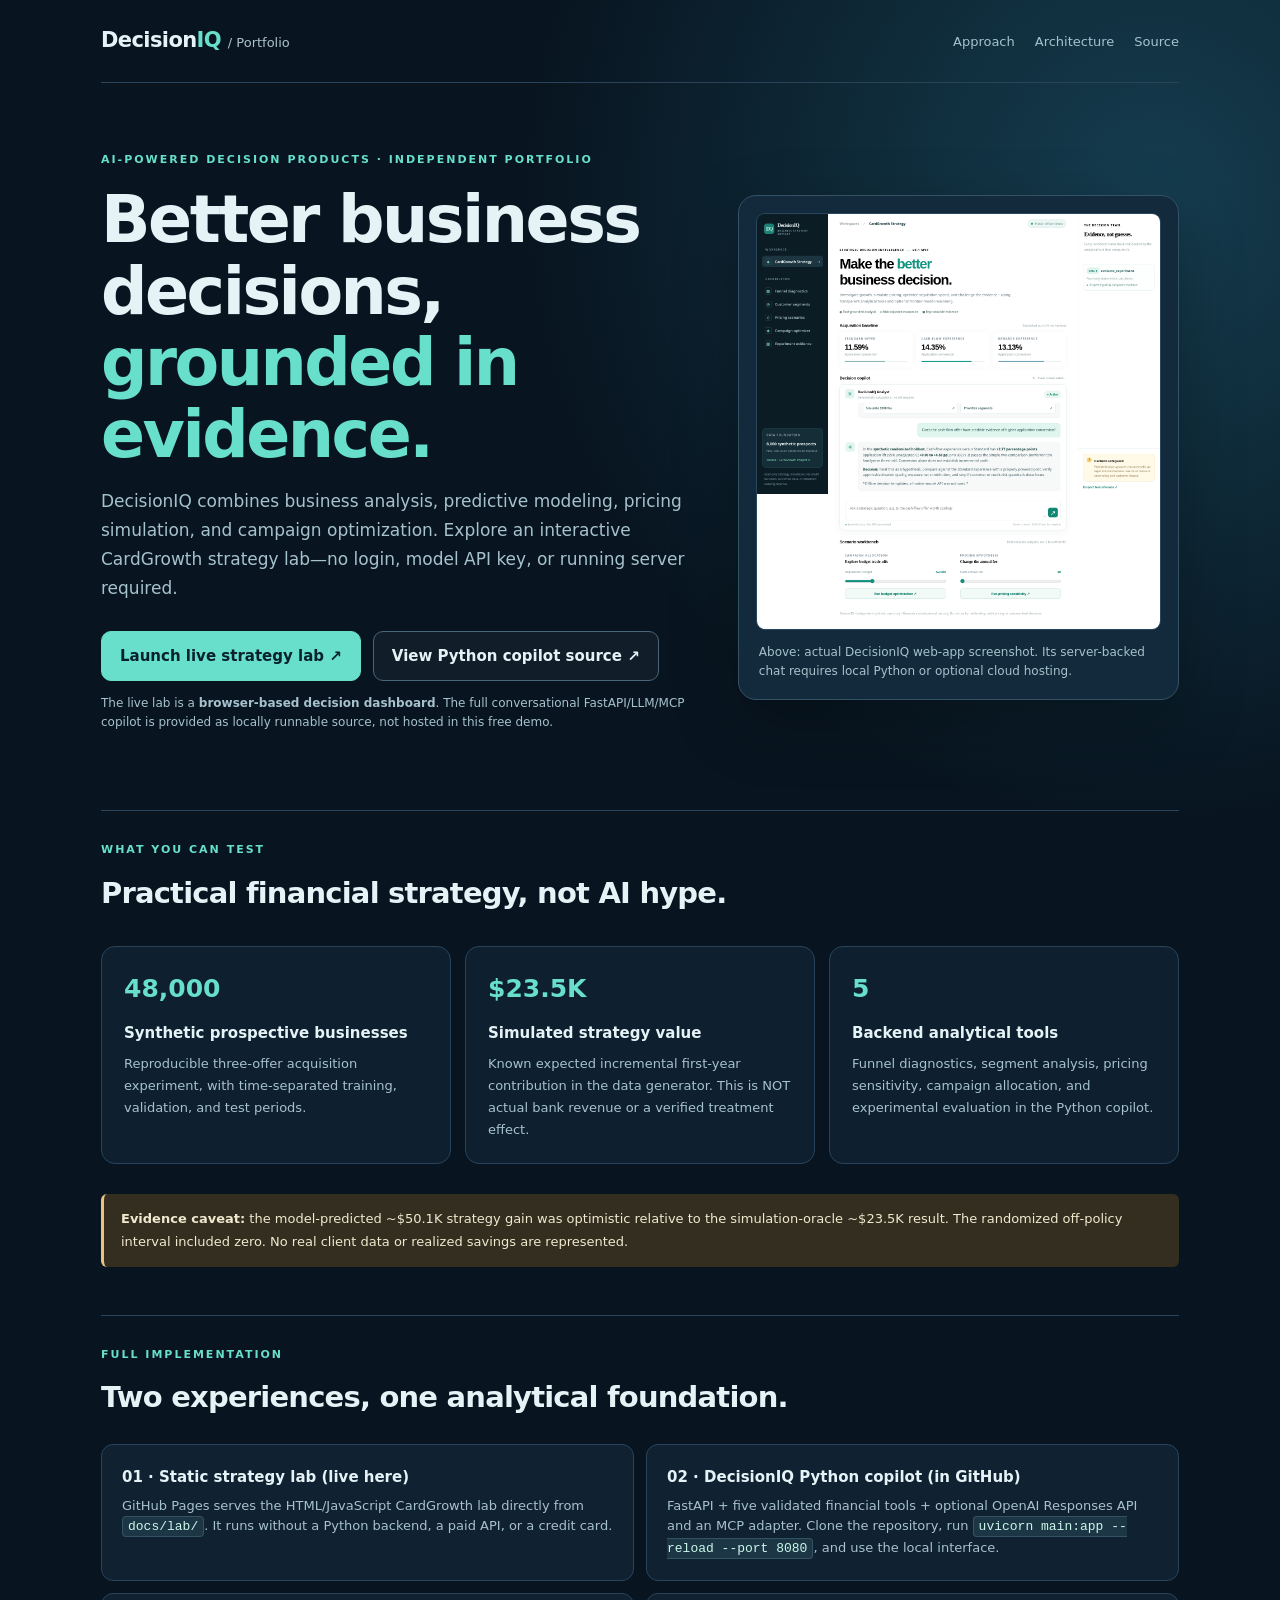
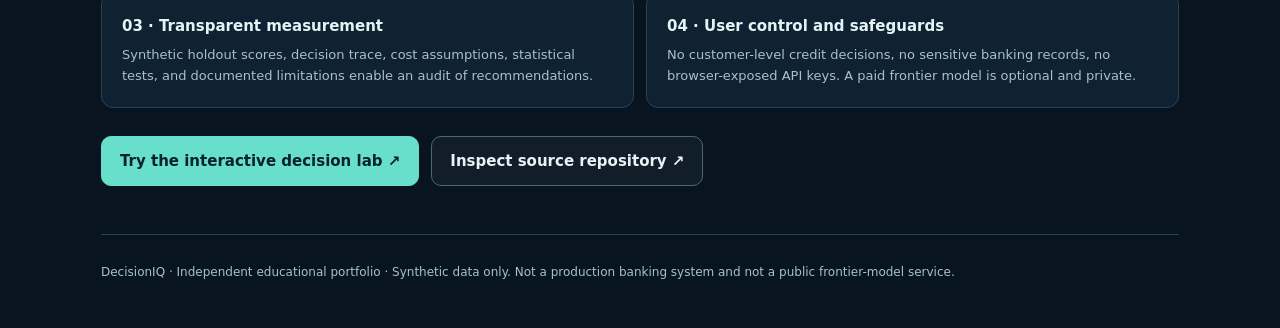
==== docs/index.html @ d28ad66e "Initial DecisionIQ portfolio deployment" ====
<!doctype html>
<html lang="en">
<head>
<meta charset="utf-8"><meta name="viewport" content="width=device-width,initial-scale=1">
<meta name="theme-color" content="#081622"><meta name="description" content="DecisionIQ: evidence-grounded business strategy and optimization portfolio, featuring an interactive synthetic CardGrowth Decision Lab.">
<title>DecisionIQ | Business Strategy & AI Decision Lab</title>
<style>
:root{color-scheme:dark;--bg:#081520;--surface:#122638;--surface2:#102132;--line:#29445a;--ink:#e5f3f6;--muted:#a6c2cc;--accent:#67dfcb;--accent2:#a9b4ff;--max:1130px}*{box-sizing:border-box}html{scroll-behavior:smooth}body{font:15px/1.6 Inter,ui-sans-serif,system-ui,-apple-system,Segoe UI,Arial,sans-serif;margin:0;background:radial-gradient(circle at 90% 10%,#153d4f,transparent 30%),var(--bg);color:var(--ink)}a{color:inherit;text-decoration:none}.wrap{max-width:var(--max);margin:0 auto;padding:0 26px}.top{padding:24px 0;display:flex;justify-content:space-between;align-items:center;gap:12px;border-bottom:1px solid var(--line)}.brand{font-weight:850;font-size:21px;letter-spacing:-.6px}.brand span{color:var(--accent)}.topnav a{font-size:13px;color:var(--muted);margin-left:20px}.topnav a:hover{color:var(--ink)}.label{letter-spacing:2px;text-transform:uppercase;font-size:11px;font-weight:800;color:var(--accent)}.hero{display:grid;grid-template-columns:1.15fr .85fr;gap:40px;padding:68px 0 66px;align-items:center}.hero h1{font-size:clamp(38px,5.1vw,65px);letter-spacing:-2.5px;line-height:1.1;margin:16px 0}.hero h1 em{font-style:normal;color:var(--accent)}.lead{font-size:17px;line-height:1.7;color:var(--muted);max-width:660px}.buttons{display:flex;gap:12px;flex-wrap:wrap;margin-top:28px}.button{display:inline-block;padding:12px 18px;border-radius:10px;font-weight:750;border:1px solid #4a6779;transition:transform .12s}.button:hover{transform:translateY(-2px)}.primary{background:var(--accent);border-color:var(--accent);color:#08212c}.secondary{background:rgba(255,255,255,.035)}.sub{font-size:12px;color:var(--muted);margin-top:13px}.visual{padding:17px;border-radius:18px;background:#122a3c;border:1px solid #345266;box-shadow:0 22px 65px rgba(0,0,0,.25)}.visual img{width:100%;display:block;border-radius:9px;border:1px solid #2a475e}.visual-caption{font-size:12px;color:var(--muted);margin:13px 3px 1px}.cards{display:grid;grid-template-columns:repeat(3,1fr);gap:14px;margin:30px 0}.card{background:rgba(17,37,53,.75);border:1px solid var(--line);border-radius:14px;padding:22px}.card .num{font-size:25px;font-weight:850;color:var(--accent);font-variant-numeric:tabular-nums}.card h3{font-size:15px;margin:12px 0 8px}.card p{color:var(--muted);font-size:13px;line-height:1.7;margin:0}.section{padding:30px 0 48px;border-top:1px solid var(--line)}.section h2{font-size:29px;letter-spacing:-.8px;margin:11px 0}.section p{color:var(--muted);max-width:950px}.steps{display:grid;grid-template-columns:repeat(2,1fr);gap:12px;margin:23px 0 14px}.step{padding:20px;border:1px solid var(--line);border-radius:12px;background:var(--surface2)}.step strong{display:block;color:var(--ink);margin-bottom:7px}.step p{margin:0;font-size:13px}.notice{border-left:3px solid #e9c47e;background:#332e20;padding:14px 17px;border-radius:6px;color:#f1e8ce;font-size:13px;line-height:1.7}.foot{font-size:12px;color:var(--muted);border-top:1px solid var(--line);padding:28px 0 48px}.foot a{color:var(--accent)}code{background:#1c3645;border:1px solid #335263;border-radius:4px;padding:2px 5px;color:#cbf8eb}@media(max-width:850px){.hero{grid-template-columns:1fr;gap:30px;padding:48px 0}.cards{grid-template-columns:1fr}.steps{grid-template-columns:1fr}.topnav a{margin-left:8px}.hero h1{font-size:43px}}
</style>
</head>
<body><div class="wrap"><header class="top"><div class="brand">Decision<span>IQ</span> <span style="font-weight:500;color:#acc3ca;font-size:13px;letter-spacing:0">/ Portfolio</span></div><nav class="topnav"><a href="#method">Approach</a><a href="#technical">Architecture</a><a id="sourceLink" href="#technical">Source</a></nav></header>
<main>
<section class="hero"><div><div class="label">AI-powered decision products · independent portfolio</div><h1>Better business decisions, <em>grounded in evidence.</em></h1><p class="lead">DecisionIQ combines business analysis, predictive modeling, pricing simulation, and campaign optimization. Explore an interactive CardGrowth strategy lab—no login, model API key, or running server required.</p><div class="buttons"><a class="button primary" href="./lab/index.html">Launch live strategy lab ↗</a><a class="button secondary" id="sourceCTA" href="#technical">View Python copilot source ↗</a></div><p class="sub">The live lab is a <strong>browser-based decision dashboard</strong>. The full conversational FastAPI/LLM/MCP copilot is provided as locally runnable source, not hosted in this free demo.</p></div><div class="visual"><img src="./preview.png" alt="Screenshot of the separate locally runnable DecisionIQ conversational interface" loading="lazy"><p class="visual-caption">Above: actual DecisionIQ web-app screenshot. Its server-backed chat requires local Python or optional cloud hosting.</p></div></section>
<section class="section" id="method"><div class="label">What you can test</div><h2>Practical financial strategy, not AI hype.</h2><div class="cards"><article class="card"><div class="num">48,000</div><h3>Synthetic prospective businesses</h3><p>Reproducible three-offer acquisition experiment, with time-separated training, validation, and test periods.</p></article><article class="card"><div class="num">$23.5K</div><h3>Simulated strategy value</h3><p>Known expected incremental first-year contribution in the data generator. This is NOT actual bank revenue or a verified treatment effect.</p></article><article class="card"><div class="num">5</div><h3>Backend analytical tools</h3><p>Funnel diagnostics, segment analysis, pricing sensitivity, campaign allocation, and experimental evaluation in the Python copilot.</p></article></div><div class="notice"><strong>Evidence caveat:</strong> the model-predicted ~$50.1K strategy gain was optimistic relative to the simulation-oracle ~$23.5K result. The randomized off-policy interval included zero. No real client data or realized savings are represented.</div></section>
<section class="section" id="technical"><div class="label">Full implementation</div><h2>Two experiences, one analytical foundation.</h2><div class="steps"><div class="step"><strong>01 · Static strategy lab (live here)</strong><p>GitHub Pages serves the HTML/JavaScript CardGrowth lab directly from <code>docs/lab/</code>. It runs without a Python backend, a paid API, or a credit card.</p></div><div class="step"><strong>02 · DecisionIQ Python copilot (in GitHub)</strong><p>FastAPI + five validated financial tools + optional OpenAI Responses API and an MCP adapter. Clone the repository, run <code>uvicorn main:app --reload --port 8080</code>, and use the local interface.</p></div><div class="step"><strong>03 · Transparent measurement</strong><p>Synthetic holdout scores, decision trace, cost assumptions, statistical tests, and documented limitations enable an audit of recommendations.</p></div><div class="step"><strong>04 · User control and safeguards</strong><p>No customer-level credit decisions, no sensitive banking records, no browser-exposed API keys. A paid frontier model is optional and private.</p></div></div><div class="buttons"><a class="button primary" href="./lab/index.html">Try the interactive decision lab ↗</a><a class="button secondary" id="sourceBottom" href="#technical">Inspect source repository ↗</a></div></section>
</main><footer class="foot">DecisionIQ · Independent educational portfolio · Synthetic data only. Not a production banking system and not a public frontier-model service.</footer></div>
<script>const p=window.location.pathname.split('/').filter(Boolean); const owner=window.location.hostname.endsWith('.github.io')?window.location.hostname.replace(/\.github\.io$/,''):null;const repo=p.length?p[0]:'decisioniq-copilot';if(owner){const url='https://github.com/'+encodeURIComponent(owner)+'/'+encodeURIComponent(repo);for(const id of ['sourceLink','sourceCTA','sourceBottom']){const e=document.getElementById(id);e.href=url;e.target='_blank';e.rel='noopener noreferrer'}}else{for(const id of ['sourceLink','sourceCTA','sourceBottom']){const e=document.getElementById(id);e.title='The source link becomes active after deploying to GitHub Pages'}}</script>
</body></html>
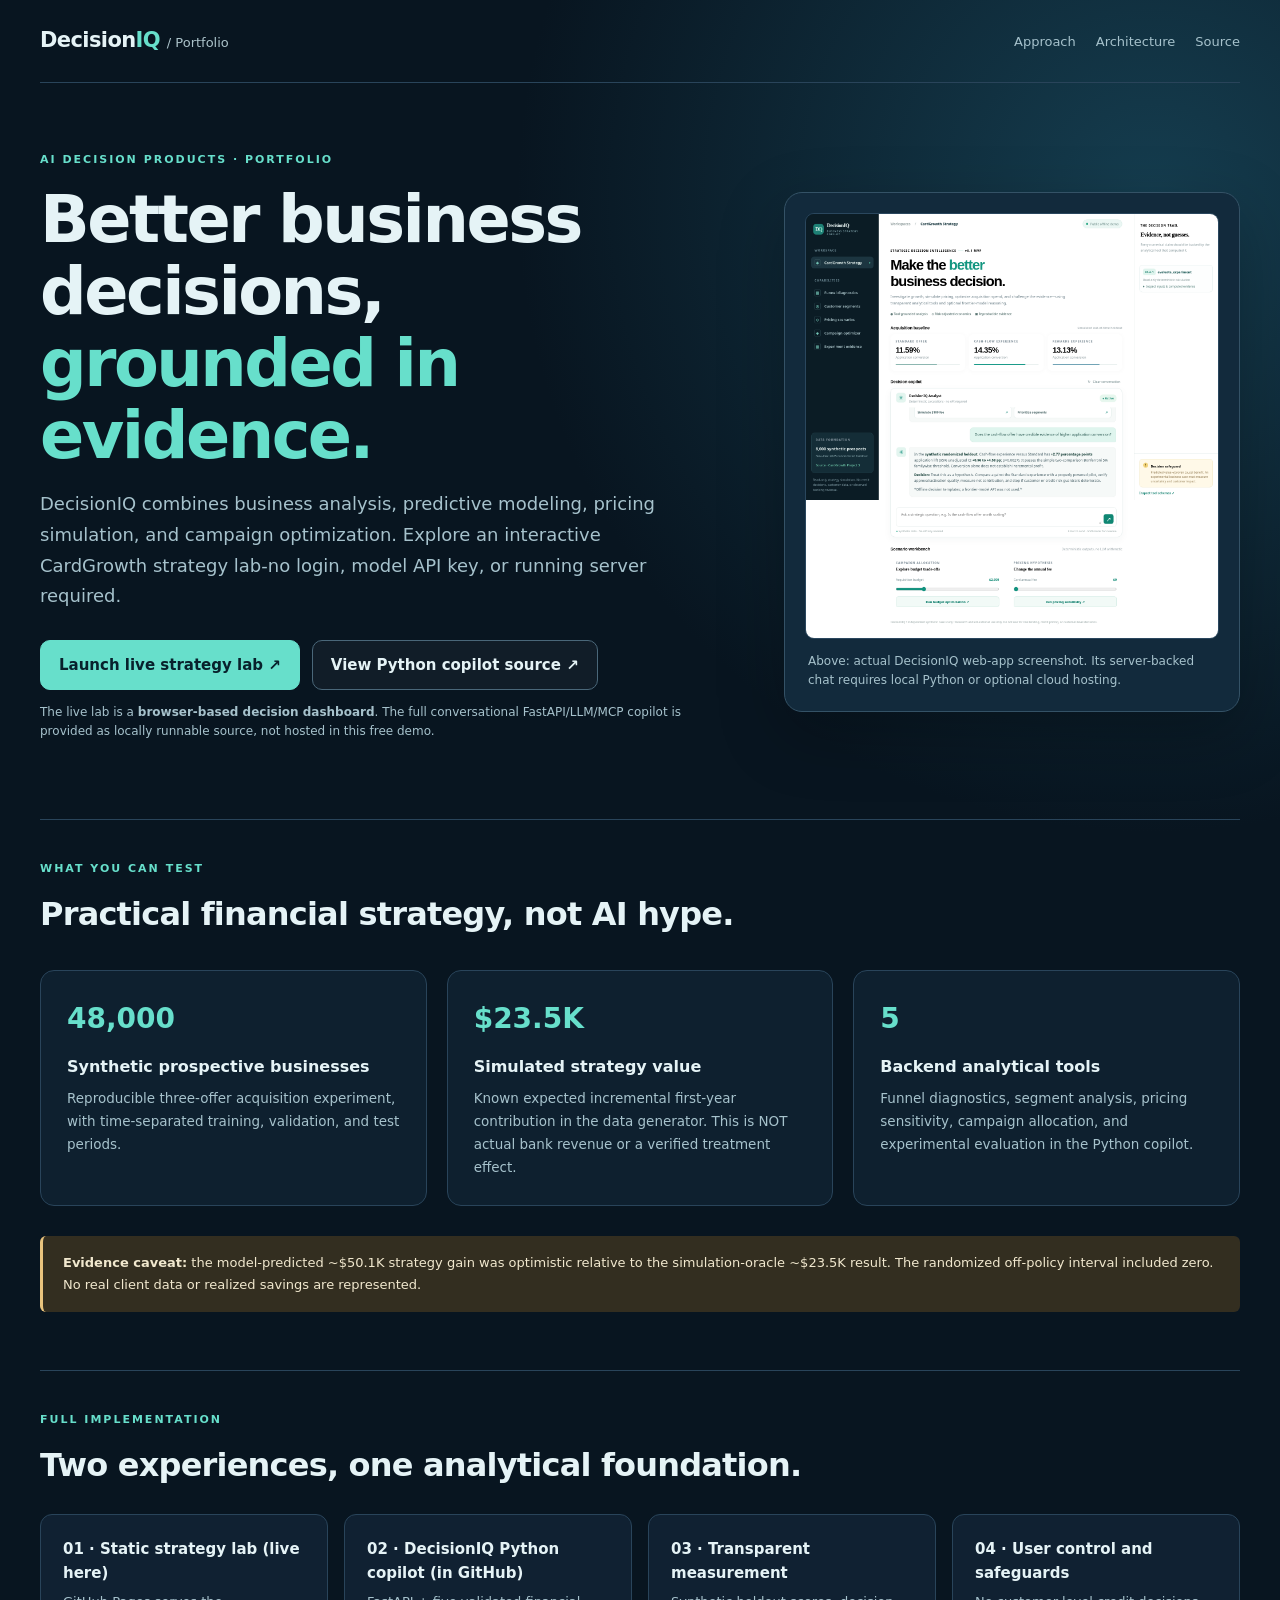
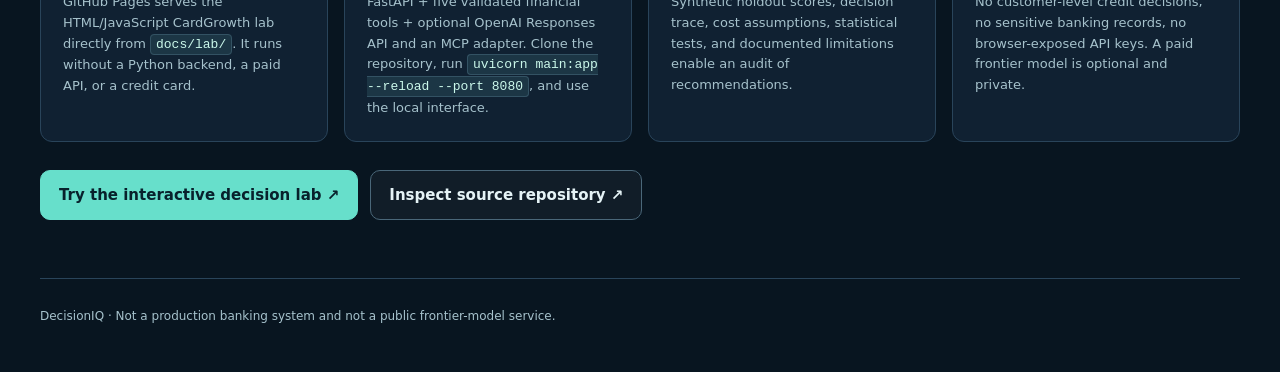
==== commit 42952dac: "Revise hero section and footer for clarity and design Updated the hero section and footer with impro" ====
--- a/docs/index.html
+++ b/docs/index.html
@@ -5,14 +5,26 @@
 <meta name="theme-color" content="#081622"><meta name="description" content="DecisionIQ: evidence-grounded business strategy and optimization portfolio, featuring an interactive synthetic CardGrowth Decision Lab.">
 <title>DecisionIQ | Business Strategy & AI Decision Lab</title>
 <style>
-:root{color-scheme:dark;--bg:#081520;--surface:#122638;--surface2:#102132;--line:#29445a;--ink:#e5f3f6;--muted:#a6c2cc;--accent:#67dfcb;--accent2:#a9b4ff;--max:1130px}*{box-sizing:border-box}html{scroll-behavior:smooth}body{font:15px/1.6 Inter,ui-sans-serif,system-ui,-apple-system,Segoe UI,Arial,sans-serif;margin:0;background:radial-gradient(circle at 90% 10%,#153d4f,transparent 30%),var(--bg);color:var(--ink)}a{color:inherit;text-decoration:none}.wrap{max-width:var(--max);margin:0 auto;padding:0 26px}.top{padding:24px 0;display:flex;justify-content:space-between;align-items:center;gap:12px;border-bottom:1px solid var(--line)}.brand{font-weight:850;font-size:21px;letter-spacing:-.6px}.brand span{color:var(--accent)}.topnav a{font-size:13px;color:var(--muted);margin-left:20px}.topnav a:hover{color:var(--ink)}.label{letter-spacing:2px;text-transform:uppercase;font-size:11px;font-weight:800;color:var(--accent)}.hero{display:grid;grid-template-columns:1.15fr .85fr;gap:40px;padding:68px 0 66px;align-items:center}.hero h1{font-size:clamp(38px,5.1vw,65px);letter-spacing:-2.5px;line-height:1.1;margin:16px 0}.hero h1 em{font-style:normal;color:var(--accent)}.lead{font-size:17px;line-height:1.7;color:var(--muted);max-width:660px}.buttons{display:flex;gap:12px;flex-wrap:wrap;margin-top:28px}.button{display:inline-block;padding:12px 18px;border-radius:10px;font-weight:750;border:1px solid #4a6779;transition:transform .12s}.button:hover{transform:translateY(-2px)}.primary{background:var(--accent);border-color:var(--accent);color:#08212c}.secondary{background:rgba(255,255,255,.035)}.sub{font-size:12px;color:var(--muted);margin-top:13px}.visual{padding:17px;border-radius:18px;background:#122a3c;border:1px solid #345266;box-shadow:0 22px 65px rgba(0,0,0,.25)}.visual img{width:100%;display:block;border-radius:9px;border:1px solid #2a475e}.visual-caption{font-size:12px;color:var(--muted);margin:13px 3px 1px}.cards{display:grid;grid-template-columns:repeat(3,1fr);gap:14px;margin:30px 0}.card{background:rgba(17,37,53,.75);border:1px solid var(--line);border-radius:14px;padding:22px}.card .num{font-size:25px;font-weight:850;color:var(--accent);font-variant-numeric:tabular-nums}.card h3{font-size:15px;margin:12px 0 8px}.card p{color:var(--muted);font-size:13px;line-height:1.7;margin:0}.section{padding:30px 0 48px;border-top:1px solid var(--line)}.section h2{font-size:29px;letter-spacing:-.8px;margin:11px 0}.section p{color:var(--muted);max-width:950px}.steps{display:grid;grid-template-columns:repeat(2,1fr);gap:12px;margin:23px 0 14px}.step{padding:20px;border:1px solid var(--line);border-radius:12px;background:var(--surface2)}.step strong{display:block;color:var(--ink);margin-bottom:7px}.step p{margin:0;font-size:13px}.notice{border-left:3px solid #e9c47e;background:#332e20;padding:14px 17px;border-radius:6px;color:#f1e8ce;font-size:13px;line-height:1.7}.foot{font-size:12px;color:var(--muted);border-top:1px solid var(--line);padding:28px 0 48px}.foot a{color:var(--accent)}code{background:#1c3645;border:1px solid #335263;border-radius:4px;padding:2px 5px;color:#cbf8eb}@media(max-width:850px){.hero{grid-template-columns:1fr;gap:30px;padding:48px 0}.cards{grid-template-columns:1fr}.steps{grid-template-columns:1fr}.topnav a{margin-left:8px}.hero h1{font-size:43px}}
+:root{color-scheme:dark;--bg:#081520;--surface:#122638;--surface2:#102132;--line:#29445a;--ink:#e5f3f6;--muted:#a6c2cc;--accent:#67dfcb;--accent2:#a9b4ff}*{box-sizing:border-box}html{scroll-behavior:smooth}body{font:15px/1.6 Inter,ui-sans-serif,system-ui,-apple-system,Segoe UI,Arial,sans-serif;margin:0;background:radial-gradient(circle at 90% 10%,#153d4f,transparent 30%),var(--bg);color:var(--ink)}a{color:inherit;text-decoration:none}.wrap{width:100%;max-width:100%;margin:0;padding:0 40px}.top{padding:24px 0;display:flex;justify-content:space-between;align-items:center;gap:12px;border-bottom:1px solid var(--line)}.brand{font-weight:850;font-size:21px;letter-spacing:-.6px}.brand span{color:var(--accent)}.topnav a{font-size:13px;color:var(--muted);margin-left:20px}.topnav a:hover{color:var(--ink)}.label{letter-spacing:2px;text-transform:uppercase;font-size:11px;font-weight:800;color:var(--accent)}.hero{display:grid;grid-template-columns:1.2fr .8fr;gap:60px;padding:68px 0 66px;align-items:center}.hero h1{font-size:clamp(38px,5.1vw,72px);letter-spacing:-2.5px;line-height:1.1;margin:16px 0}.hero h1 em{font-style:normal;color:var(--accent)}.lead{font-size:18px;line-height:1.7;color:var(--muted);max-width:90%}.buttons{display:flex;gap:12px;flex-wrap:wrap;margin-top:28px}.button{display:inline-block;padding:12px 18px;border-radius:10px;font-weight:750;border:1px solid #4a6779;transition:transform .12s}.button:hover{transform:translateY(-2px)}.primary{background:var(--accent);border-color:var(--accent);color:#08212c}.secondary{background:rgba(255,255,255,.035)}.sub{font-size:12px;color:var(--muted);margin-top:13px}.visual{padding:20px;border-radius:18px;background:#122a3c;border:1px solid #345266;box-shadow:0 22px 65px rgba(0,0,0,.25);width:100%}.visual img{width:100%;height:auto;display:block;border-radius:9px;border:1px solid #2a475e}.visual-caption{font-size:12px;color:var(--muted);margin:13px 3px 1px}.cards{display:grid;grid-template-columns:repeat(3,1fr);gap:20px;margin:30px 0}.card{background:rgba(17,37,53,.75);border:1px solid var(--line);border-radius:14px;padding:26px}.card .num{font-size:28px;font-weight:850;color:var(--accent);font-variant-numeric:tabular-nums}.card h3{font-size:16px;margin:12px 0 8px}.card p{color:var(--muted);font-size:13.5px;line-height:1.7;margin:0}.section{padding:40px 0 58px;border-top:1px solid var(--line)}.section h2{font-size:32px;letter-spacing:-.8px;margin:11px 0}.section p{color:var(--muted);max-width:100%}.steps{display:grid;grid-template-columns:repeat(4,1fr);gap:16px;margin:23px 0 24px}.step{padding:22px;border:1px solid var(--line);border-radius:12px;background:var(--surface2)}.step strong{display:block;color:var(--ink);margin-bottom:7px}.step p{margin:0;font-size:13px}.notice{border-left:3px solid #e9c47e;background:#332e20;padding:16px 20px;border-radius:6px;color:#f1e8ce;font-size:13px;line-height:1.7}.foot{font-size:12px;color:var(--muted);border-top:1px solid var(--line);padding:28px 0 48px}.foot a{color:var(--accent)}code{background:#1c3645;border:1px solid #335263;border-radius:4px;padding:2px 5px;color:#cbf8eb}@media(max-width:1100px){.steps{grid-template-columns:repeat(2,1fr)}}@media(max-width:850px){.wrap{padding:0 20px}.hero{grid-template-columns:1fr;gap:30px;padding:48px 0}.cards{grid-template-columns:1fr}.steps{grid-template-columns:1fr}.topnav a{margin-left:8px}.hero h1{font-size:43px}}
 </style>
 </head>
 <body><div class="wrap"><header class="top"><div class="brand">Decision<span>IQ</span> <span style="font-weight:500;color:#acc3ca;font-size:13px;letter-spacing:0">/ Portfolio</span></div><nav class="topnav"><a href="#method">Approach</a><a href="#technical">Architecture</a><a id="sourceLink" href="#technical">Source</a></nav></header>
 <main>
-<section class="hero"><div><div class="label">AI-powered decision products · independent portfolio</div><h1>Better business decisions, <em>grounded in evidence.</em></h1><p class="lead">DecisionIQ combines business analysis, predictive modeling, pricing simulation, and campaign optimization. Explore an interactive CardGrowth strategy lab—no login, model API key, or running server required.</p><div class="buttons"><a class="button primary" href="./lab/index.html">Launch live strategy lab ↗</a><a class="button secondary" id="sourceCTA" href="#technical">View Python copilot source ↗</a></div><p class="sub">The live lab is a <strong>browser-based decision dashboard</strong>. The full conversational FastAPI/LLM/MCP copilot is provided as locally runnable source, not hosted in this free demo.</p></div><div class="visual"><img src="./preview.png" alt="Screenshot of the separate locally runnable DecisionIQ conversational interface" loading="lazy"><p class="visual-caption">Above: actual DecisionIQ web-app screenshot. Its server-backed chat requires local Python or optional cloud hosting.</p></div></section>
+<section class="hero"><div><div class="label">AI decision products · Portfolio</div><h1>Better business decisions, <em>grounded in evidence.</em></h1><p class="lead">DecisionIQ combines business analysis, predictive modeling, pricing simulation, and campaign optimization. Explore an interactive CardGrowth strategy lab-no login, model API key, or running server required.</p><div class="buttons"><a class="button primary" href="./lab/index.html">Launch live strategy lab ↗</a><a class="button secondary" id="sourceCTA" href="#technical">View Python copilot source ↗</a></div><p class="sub">The live lab is a <strong>browser-based decision dashboard</strong>. The full conversational FastAPI/LLM/MCP copilot is provided as locally runnable source, not hosted in this free demo.</p></div><div class="visual"><img src="./preview.png" alt="Screenshot of the separate locally runnable DecisionIQ conversational interface" loading="lazy"><p class="visual-caption">Above: actual DecisionIQ web-app screenshot. Its server-backed chat requires local Python or optional cloud hosting.</p></div></section>
 <section class="section" id="method"><div class="label">What you can test</div><h2>Practical financial strategy, not AI hype.</h2><div class="cards"><article class="card"><div class="num">48,000</div><h3>Synthetic prospective businesses</h3><p>Reproducible three-offer acquisition experiment, with time-separated training, validation, and test periods.</p></article><article class="card"><div class="num">$23.5K</div><h3>Simulated strategy value</h3><p>Known expected incremental first-year contribution in the data generator. This is NOT actual bank revenue or a verified treatment effect.</p></article><article class="card"><div class="num">5</div><h3>Backend analytical tools</h3><p>Funnel diagnostics, segment analysis, pricing sensitivity, campaign allocation, and experimental evaluation in the Python copilot.</p></article></div><div class="notice"><strong>Evidence caveat:</strong> the model-predicted ~$50.1K strategy gain was optimistic relative to the simulation-oracle ~$23.5K result. The randomized off-policy interval included zero. No real client data or realized savings are represented.</div></section>
 <section class="section" id="technical"><div class="label">Full implementation</div><h2>Two experiences, one analytical foundation.</h2><div class="steps"><div class="step"><strong>01 · Static strategy lab (live here)</strong><p>GitHub Pages serves the HTML/JavaScript CardGrowth lab directly from <code>docs/lab/</code>. It runs without a Python backend, a paid API, or a credit card.</p></div><div class="step"><strong>02 · DecisionIQ Python copilot (in GitHub)</strong><p>FastAPI + five validated financial tools + optional OpenAI Responses API and an MCP adapter. Clone the repository, run <code>uvicorn main:app --reload --port 8080</code>, and use the local interface.</p></div><div class="step"><strong>03 · Transparent measurement</strong><p>Synthetic holdout scores, decision trace, cost assumptions, statistical tests, and documented limitations enable an audit of recommendations.</p></div><div class="step"><strong>04 · User control and safeguards</strong><p>No customer-level credit decisions, no sensitive banking records, no browser-exposed API keys. A paid frontier model is optional and private.</p></div></div><div class="buttons"><a class="button primary" href="./lab/index.html">Try the interactive decision lab ↗</a><a class="button secondary" id="sourceBottom" href="#technical">Inspect source repository ↗</a></div></section>
-</main><footer class="foot">DecisionIQ · Independent educational portfolio · Synthetic data only. Not a production banking system and not a public frontier-model service.</footer></div>
-<script>const p=window.location.pathname.split('/').filter(Boolean); const owner=window.location.hostname.endsWith('.github.io')?window.location.hostname.replace(/\.github\.io$/,''):null;const repo=p.length?p[0]:'decisioniq-copilot';if(owner){const url='https://github.com/'+encodeURIComponent(owner)+'/'+encodeURIComponent(repo);for(const id of ['sourceLink','sourceCTA','sourceBottom']){const e=document.getElementById(id);e.href=url;e.target='_blank';e.rel='noopener noreferrer'}}else{for(const id of ['sourceLink','sourceCTA','sourceBottom']){const e=document.getElementById(id);e.title='The source link becomes active after deploying to GitHub Pages'}}</script>
-</body></html>
+</main><footer class="foot">DecisionIQ · Not a production banking system and not a public frontier-model service.</footer></div>
+<script>
+const p = window.location.pathname.split('/').filter(Boolean);
+const owner = window.location.hostname.endsWith('.github.io') ? window.location.hostname.replace(/\.github\.io$/, '') : null;
+const repo = p.length ? p : 'decisioniq-copilot';
+if (owner) {
+  const url = 'https://github.com' + encodeURIComponent(owner) + '/' + encodeURIComponent(repo);
+  ['sourceLink', 'sourceCTA', 'sourceBottom'].forEach(id => {
+    const el = document.getElementById(id);
+    if (el) el.href = url;
+  });
+}
+</script>
+</body>
+</html>
